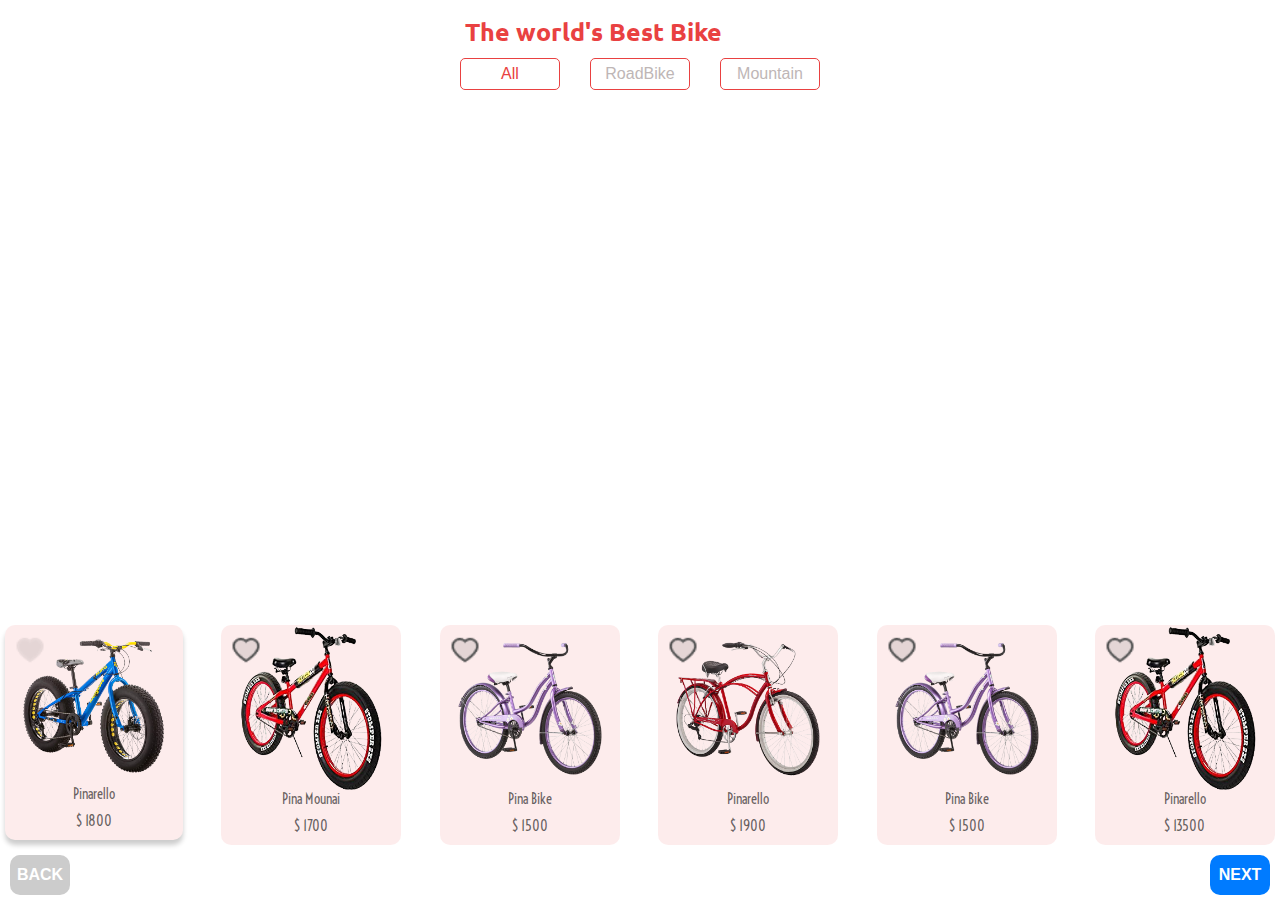
==== index2.html @ a73f430c "index" ====
<!DOCTYPE html>
<html lang="en">
<head>
    <meta charset="UTF-8">
    <meta name="viewport" content="width=device-width, initial-scale=1.0">
    <title>Trang 2</title>
    <link rel="stylesheet" href="style2.css">
    <link rel="stylesheet" href="https://cdnjs.cloudflare.com/ajax/libs/font-awesome/6.0.0-beta3/css/all.min.css">
    <link rel="stylesheet" href="https://fonts.googleapis.com/css2?family=Ubuntu:wght@400;700&display=swap">
    <link rel="stylesheet" href="https://fonts.googleapis.com/css2?family=Voltaire&display=swap">
</head>
<body>
    <div class="selection">
        <div class="container">
            <a href="../index3.html" class="change-button">NEXT</a>
            <a href="../index.html" class="back-button">BACK</a>
            <div class="item">
                <h2 class="title">
                    The world's Best Bike
                </h2>
                <div class="button-container">
                    <div class="square-button">
                        <span class="all-button">All</span>
                    </div>
                    <div class="square-button">
                        <span>RoadBike</span>
                    </div>
                    <div class="square-button">
                        <span>Mountain</span>
                    </div>
                </div>
                <div class="price-container">
                    <div class="image-container">
                        <div class="heart-container">
                            <img src="ant-design_heart-twotone.png" class="heart-image" alt="Heart">
                        </div>
                        <img src="bluecycle.png" alt="Bluecycle">
                        <p>Pinarello</p>
                        <p>$ 1800</p>
                    </div>
                    <div class="image-container">
                        <div class="heart-container">
                            <img src="heart.png" class="heart-image" alt="Heart">
                        </div>
                        <img src="redcycle.png" alt="Redcycle">
                        <p>Pina Mounai</p>
                        <p>$ 1700</p>
                    </div>
                    <div class="image-container">
                        <div class="heart-container">
                            <img src="heart.png" class="heart-image" alt="Heart">
                        </div>
                        <img src="purplecycle.png" alt="Purplecycle">
                        <p>Pina Bike</p>
                        <p>$ 1500</p>
                    </div>
                    <div class="image-container">
                        <div class="heart-container">
                            <img src="heart.png" class="heart-image" alt="Heart">
                        </div>
                        <img src="redblackcycle.png" alt="Redblackcycle">
                        <p>Pinarello</p>
                        <p>$ 1900</p>
                    </div>
                    <div class="image-container">
                        <div class="heart-container">
                            <img src="heart.png" class="heart-image" alt="Heart">
                        </div>
                        <img src="purplecycle.png" alt="Purplecycle">
                        <p>Pina Bike</p>
                        <p>$ 1500</p>
                    </div>
                    <div class="image-container">
                        <div class="heart-container">
                            <img src="heart.png" class="heart-image" alt="Heart">
                        </div>
                        <img src="redcycle.png" alt="Redcycle">
                        <p>Pinarello</p>
                        <p>$ 13500</p>
                    </div>
                </div>
            </div>
        </div>
    </div>
</body>
</html>
---- style2.css ----
* {
    box-sizing: border-box;
    margin: 0;
    padding: 0;
}

html, body {
    height: 100%;
    margin: 0;
    display: flex;
    justify-content: center;
    align-items: center;
}

.container {
    background-color: white;
    font-family: "Be Vietnam Pro", sans-serif;
    text-align: center;
    width: 100vw;
    min-height: 100vh;
    display: flex;
    flex-direction: column;
    justify-content: flex-start;
    align-items: center;
    position: relative;
}

.item {
    justify-content: center;
    align-items: center;
    display: flex;
    flex-direction: column;
    padding-top: 10px;
}

.title {
    font-family: 'Ubuntu', sans-serif;
    font-size: 25px;
    font-weight: 700;
    color: #E94141;
    margin-top: 5px;
    margin-bottom: 10px;
    padding-left: 5px;
    text-align: left;
    width: 100%;
}

.button-container {
    display: flex;
    flex-wrap: wrap;
    gap: 30px;
    text-align: center;
    margin-bottom: 5px;
}

.square-button {
    border-radius: 5px;
    width: 100px;
    height: 32px;
    color: #BEB6B6;
    border: 1px solid #E94141;
    background-color: white;
    display: flex;
    justify-content: center;
    align-items: center;
    text-align: center;
    box-sizing: border-box;
    margin-bottom: 10px;
}

.all-button {
    color: #E94141;
}

.price-container {
    display: flex;
    flex-wrap: wrap;
    justify-content: center;
    gap: 5px; 
    width: 100%;
    position: absolute;
    bottom: 40px;
    width: 100%;
    margin-bottom: 5px;
    justify-content: space-between;
    padding-left: 5px;
    padding-right: 5px;
}

.image-container {
    border-radius: 10px;
    width: 180px;
    height: 220px;
    background-color: rgba(233, 65, 65, 0.1);
    box-sizing: border-box;
    display: flex;
    flex-direction: column;
    justify-content: center;
    align-items: center;
    text-align: center;
    position: relative;
    margin-bottom: 10px;

}

.price-container .image-container:nth-last-child(-n+2) {
    margin-bottom: 10px;
}

.image-container:first-of-type {
    border-radius: 10px;
    width: 178px;
    height: 215px;
    background-color: rgba(233, 65, 65, 0.1);
    box-sizing: border-box;
    display: flex;
    flex-direction: column;
    justify-content: center;
    align-items: center;
    text-align: center;
    position: relative;
    box-shadow: 0 5px 5px rgba(0, 0, 0, 0.2); 
}

.image-container:not(:first-of-type) {
    box-shadow: none;
}

.image-container img {
    width: 80%;
    height: 80%;
    object-fit: contain;
    margin: 0 auto;
    display: block;
}

.image-container p {
    font-size: 14px;
    color: rgba(0, 0, 0, 0.6);
    font-family: 'Voltaire', sans-serif;
    margin: 0;
    line-height: 1.2;
    text-align: center;
    margin-bottom: 10px;
}

.heart-container {
    position: absolute;
    top: 5px;
    left: 5px;
    width: 40px;
    height: 40px;
    background-color: transparent;
    display: flex;
    justify-content: center;
    align-items: center;
    z-index: 1;
}

.heart-image {
    width: 20px;
    height: 20px;
    object-fit: contain;
    background-color: transparent;
}
.change-button, .back-button {
    width: 60px;
    height: 40px;
    padding: 10px 10px;
    background-color: #007bff;
    color: white;
    text-decoration: none;
    border-radius: 10px;
    font-weight: bold;
    display: inline-flex;
    align-items: center;
    justify-content: center;
    position: absolute; 
    z-index: 10;
}


.change-button {
    bottom: 5px;
    right: 10px;
}


.back-button {
    bottom: 5px;
    left: 10px;
    background-color: #ccc;
}
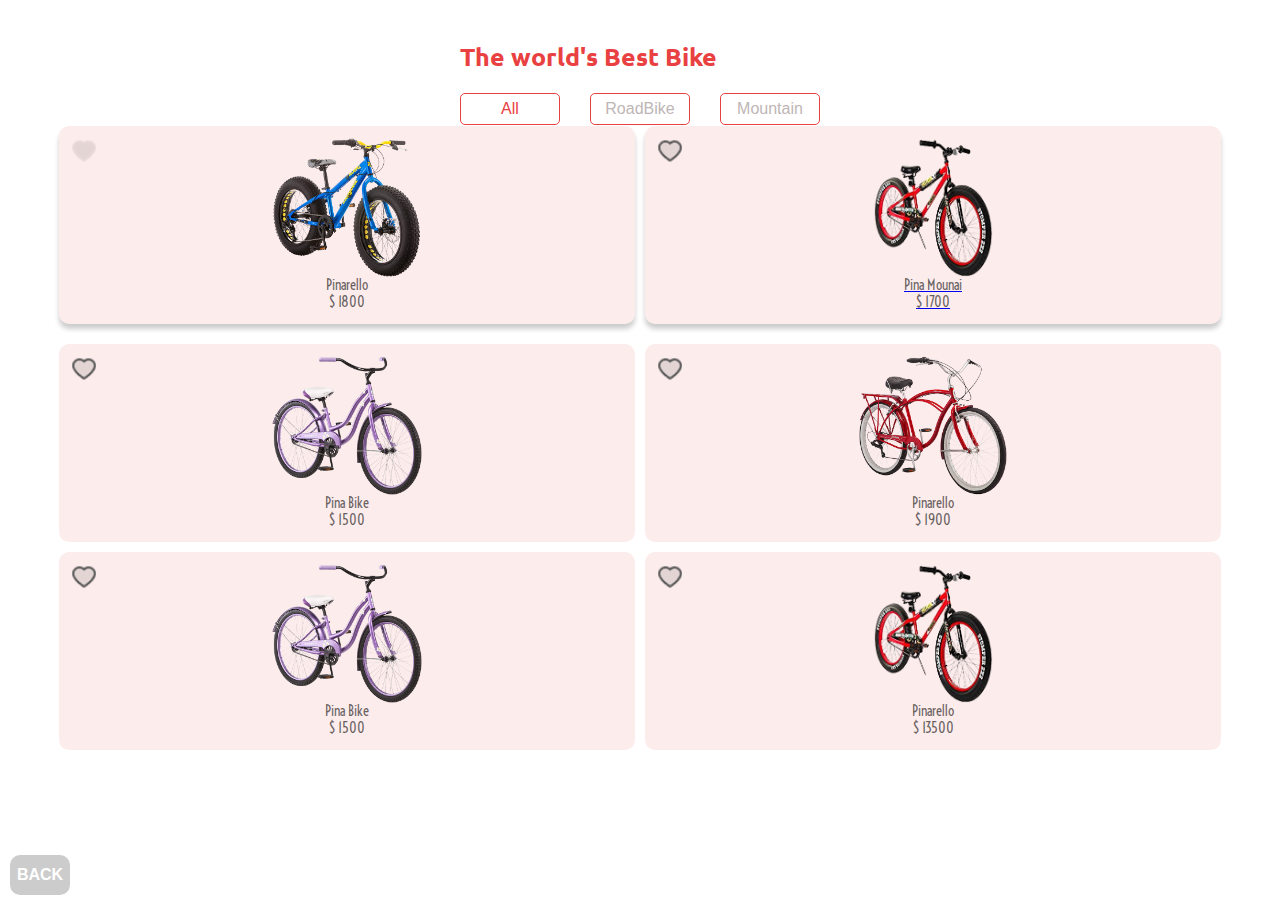
==== commit 666b4adc: "index" ====
--- a/index2.html
+++ b/index2.html
@@ -12,7 +12,7 @@
 <body>
     <div class="selection">
         <div class="container">
-            <a href="../index3.html" class="change-button">NEXT</a>
+            
             <a href="../index.html" class="back-button">BACK</a>
             <div class="item">
                 <h2 class="title">
@@ -32,20 +32,22 @@
                 <div class="price-container">
                     <div class="image-container">
                         <div class="heart-container">
-                            <img src="ant-design_heart-twotone.png" class="heart-image" alt="Heart">
+                            <img src="ant-design_heart-twotone.png" class="heart-image" alt="Heart" >
                         </div>
                         <img src="bluecycle.png" alt="Bluecycle">
                         <p>Pinarello</p>
                         <p>$ 1800</p>
                     </div>
-                    <div class="image-container">
-                        <div class="heart-container">
-                            <img src="heart.png" class="heart-image" alt="Heart">
+                    <a href="index3.html" class="image-link">
+                        <div class="image-container">
+                            <div class="heart-container">
+                                <img src="heart.png" class="heart-image" alt="Heart">
+                            </div>
+                            <img src="redcycle.png" alt="Redcycle">
+                            <p>Pina Mounai</p>
+                            <p>$ 1700</p>
                         </div>
-                        <img src="redcycle.png" alt="Redcycle">
-                        <p>Pina Mounai</p>
-                        <p>$ 1700</p>
-                    </div>
+                    </a>
                     <div class="image-container">
                         <div class="heart-container">
                             <img src="heart.png" class="heart-image" alt="Heart">
--- a/style2.css
+++ b/style2.css
@@ -38,9 +38,9 @@
     font-size: 25px;
     font-weight: 700;
     color: #E94141;
-    margin-top: 5px;
-    margin-bottom: 10px;
-    padding-left: 5px;
+    margin-top: 30px;
+    margin-bottom: 20px;
+    padding-left: 0;
     text-align: left;
     width: 100%;
 }
@@ -50,7 +50,7 @@
     flex-wrap: wrap;
     gap: 30px;
     text-align: center;
-    margin-bottom: 5px;
+    margin-bottom: 20px;
 }
 
 .square-button {
@@ -65,7 +65,8 @@
     align-items: center;
     text-align: center;
     box-sizing: border-box;
-    margin-bottom: 10px;
+    margin-bottom: 100px;
+    margin-top: -10pxpx;
 }
 
 .all-button {
@@ -76,21 +77,17 @@
     display: flex;
     flex-wrap: wrap;
     justify-content: center;
-    gap: 5px; 
+    gap: 10px; 
     width: 100%;
     position: absolute;
-    bottom: 40px;
-    width: 100%;
-    margin-bottom: 5px;
-    justify-content: space-between;
-    padding-left: 5px;
-    padding-right: 5px;
+    margin-top: 490px;
+    margin-bottom: -140px;
 }
 
 .image-container {
     border-radius: 10px;
-    width: 180px;
-    height: 220px;
+    width: 45vw;
+    height: 22vh;
     background-color: rgba(233, 65, 65, 0.1);
     box-sizing: border-box;
     display: flex;
@@ -99,7 +96,6 @@
     align-items: center;
     text-align: center;
     position: relative;
-    margin-bottom: 10px;
 
 }
 
@@ -109,8 +105,8 @@
 
 .image-container:first-of-type {
     border-radius: 10px;
-    width: 178px;
-    height: 215px;
+    width: 45vw;
+    height: 22vh;
     background-color: rgba(233, 65, 65, 0.1);
     box-sizing: border-box;
     display: flex;
@@ -127,8 +123,8 @@
 }
 
 .image-container img {
-    width: 80%;
-    height: 80%;
+    width: 70%;
+    height: 70%;
     object-fit: contain;
     margin: 0 auto;
     display: block;
@@ -141,7 +137,6 @@
     margin: 0;
     line-height: 1.2;
     text-align: center;
-    margin-bottom: 10px;
 }
 
 .heart-container {
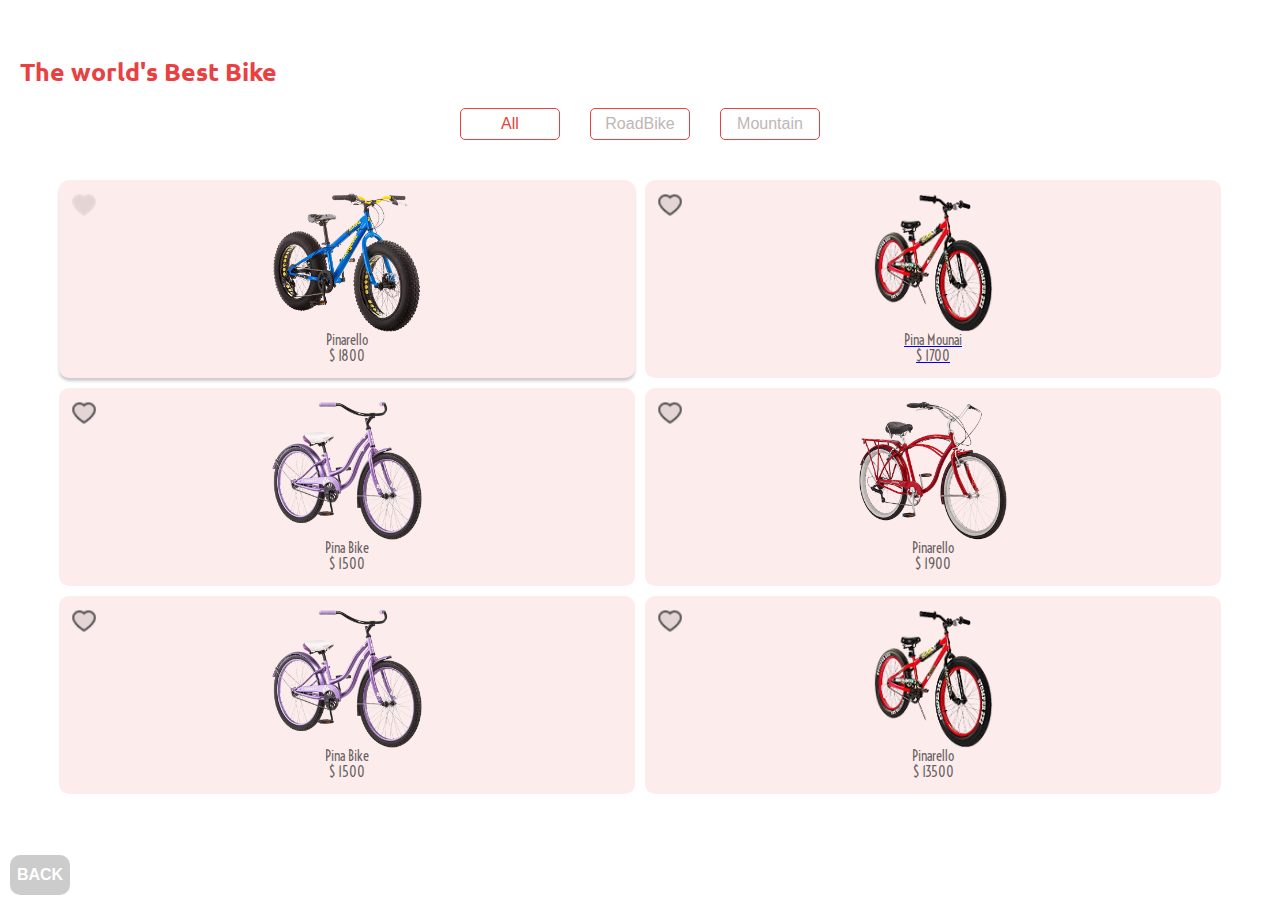
==== commit add14024: "index" ====
--- a/index2.html
+++ b/index2.html
@@ -30,7 +30,7 @@
                     </div>
                 </div>
                 <div class="price-container">
-                    <div class="image-container">
+                    <div class="image-container first-container">
                         <div class="heart-container">
                             <img src="ant-design_heart-twotone.png" class="heart-image" alt="Heart" >
                         </div>
--- a/style2.css
+++ b/style2.css
@@ -38,9 +38,9 @@
     font-size: 25px;
     font-weight: 700;
     color: #E94141;
-    margin-top: 30px;
+    margin-top: 45px;
     margin-bottom: 20px;
-    padding-left: 0;
+    padding-left: 20px;
     text-align: left;
     width: 100%;
 }
@@ -65,8 +65,6 @@
     align-items: center;
     text-align: center;
     box-sizing: border-box;
-    margin-bottom: 100px;
-    margin-top: -10pxpx;
 }
 
 .all-button {
@@ -79,9 +77,9 @@
     justify-content: center;
     gap: 10px; 
     width: 100%;
-    position: absolute;
-    margin-top: 490px;
-    margin-bottom: -140px;
+    position: relative;
+    margin-top: 20px;  
+    margin-bottom: 45px;
 }
 
 .image-container {
@@ -99,27 +97,8 @@
 
 }
 
-.price-container .image-container:nth-last-child(-n+2) {
-    margin-bottom: 10px;
-}
-
-.image-container:first-of-type {
-    border-radius: 10px;
-    width: 45vw;
-    height: 22vh;
-    background-color: rgba(233, 65, 65, 0.1);
-    box-sizing: border-box;
-    display: flex;
-    flex-direction: column;
-    justify-content: center;
-    align-items: center;
-    text-align: center;
-    position: relative;
-    box-shadow: 0 5px 5px rgba(0, 0, 0, 0.2); 
-}
-
-.image-container:not(:first-of-type) {
-    box-shadow: none;
+.first-container {
+    box-shadow: 0 3px 3px rgba(0, 0, 0, 0.2);
 }
 
 .image-container img {
@@ -162,7 +141,6 @@
     width: 60px;
     height: 40px;
     padding: 10px 10px;
-    background-color: #007bff;
     color: white;
     text-decoration: none;
     border-radius: 10px;
@@ -174,13 +152,6 @@
     z-index: 10;
 }
 
-
-.change-button {
-    bottom: 5px;
-    right: 10px;
-}
-
-
 .back-button {
     bottom: 5px;
     left: 10px;
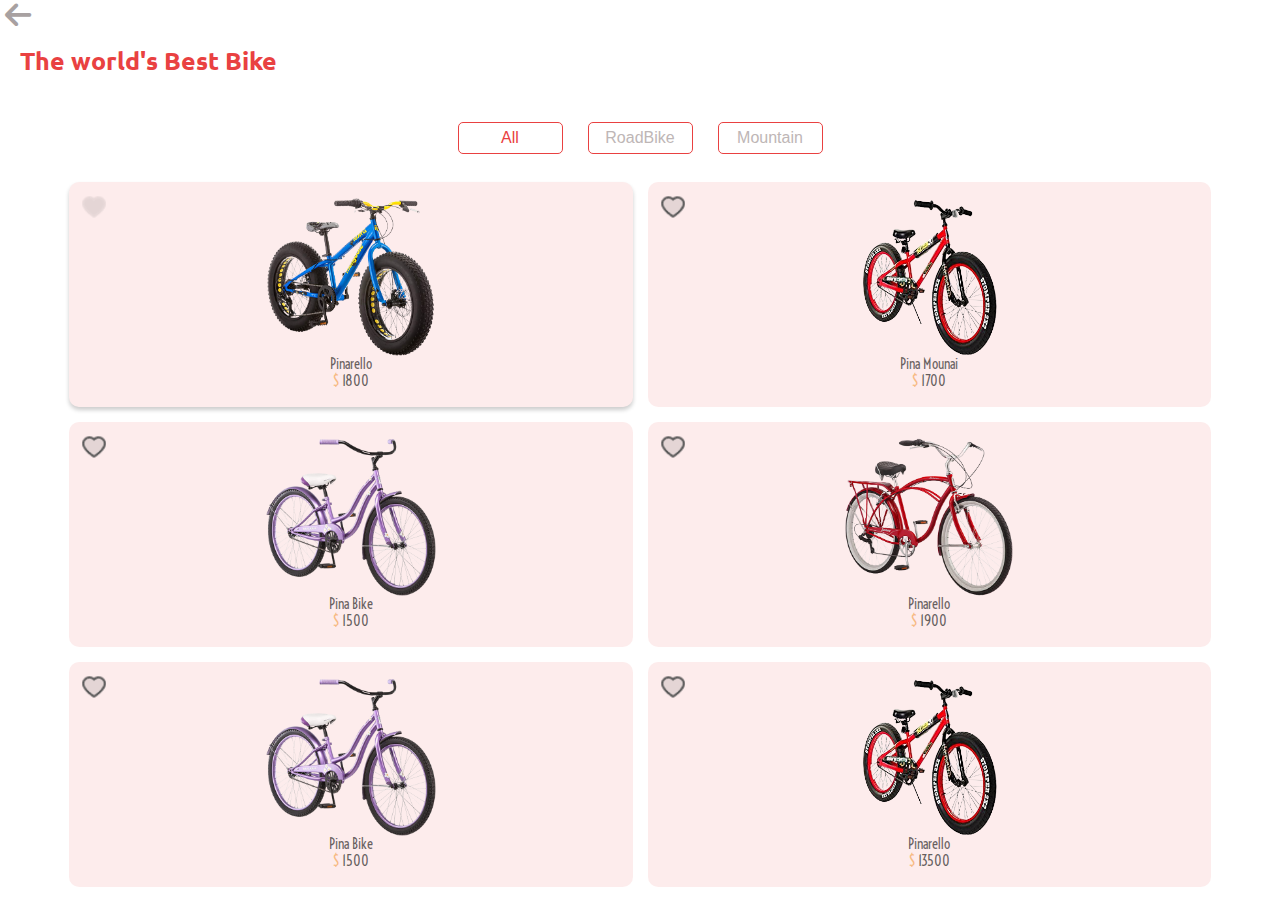
==== commit 809fdba5: "index" ====
--- a/index2.html
+++ b/index2.html
@@ -12,8 +12,9 @@
 <body>
     <div class="selection">
         <div class="container">
-            
-            <a href="../index.html" class="back-button">BACK</a>
+            <a href="../index.html" class="back-button">
+                <i class="fas fa-arrow-left"></i> 
+            </a>
             <div class="item">
                 <h2 class="title">
                     The world's Best Bike
@@ -30,14 +31,16 @@
                     </div>
                 </div>
                 <div class="price-container">
-                    <div class="image-container first-container">
-                        <div class="heart-container">
-                            <img src="ant-design_heart-twotone.png" class="heart-image" alt="Heart" >
+                    <a href="index3.html" class="image-link">
+                        <div class="image-container first-container">   
+                            <div class="heart-container">
+                                <img src="ant-design_heart-twotone.png" class="heart-image" alt="Heart" >
+                            </div>
+                            <img src="bluecycle.png" alt="Bluecycle">
+                            <p>Pinarello</p>
+                            <p><span class="currency">$</span> 1800</p> 
                         </div>
-                        <img src="bluecycle.png" alt="Bluecycle">
-                        <p>Pinarello</p>
-                        <p>$ 1800</p>
-                    </div>
+                    </a>
                     <a href="index3.html" class="image-link">
                         <div class="image-container">
                             <div class="heart-container">
@@ -45,41 +48,49 @@
                             </div>
                             <img src="redcycle.png" alt="Redcycle">
                             <p>Pina Mounai</p>
-                            <p>$ 1700</p>
+                            <p><span class="currency">$</span> 1700</p>
                         </div>
                     </a>
-                    <div class="image-container">
-                        <div class="heart-container">
-                            <img src="heart.png" class="heart-image" alt="Heart">
+                    <a href="index3.html" class="image-link">
+                        <div class="image-container">
+                            <div class="heart-container">
+                                <img src="heart.png" class="heart-image" alt="Heart">
+                            </div>
+                            <img src="purplecycle.png" alt="Purplecycle">
+                            <p>Pina Bike</p>
+                            <p><span class="currency">$</span> 1500</p> 
                         </div>
-                        <img src="purplecycle.png" alt="Purplecycle">
-                        <p>Pina Bike</p>
-                        <p>$ 1500</p>
-                    </div>
-                    <div class="image-container">
-                        <div class="heart-container">
-                            <img src="heart.png" class="heart-image" alt="Heart">
+                    </a>
+                    <a href="index3.html" class="image-link">
+                        <div class="image-container">
+                            <div class="heart-container">
+                                <img src="heart.png" class="heart-image" alt="Heart">
+                            </div>
+                            <img src="redblackcycle.png" alt="Redblackcycle">
+                            <p>Pinarello</p>
+                            <p><span class="currency">$</span> 1900</p> 
                         </div>
-                        <img src="redblackcycle.png" alt="Redblackcycle">
-                        <p>Pinarello</p>
-                        <p>$ 1900</p>
-                    </div>
-                    <div class="image-container">
-                        <div class="heart-container">
-                            <img src="heart.png" class="heart-image" alt="Heart">
+                    </a>
+                    <a href="index3.html" class="image-link">
+                        <div class="image-container">
+                            <div class="heart-container">
+                                <img src="heart.png" class="heart-image" alt="Heart">
+                            </div>
+                            <img src="purplecycle.png" alt="Purplecycle">
+                            <p>Pina Bike</p>
+                            <p><span class="currency">$</span> 1500</p> 
                         </div>
-                        <img src="purplecycle.png" alt="Purplecycle">
-                        <p>Pina Bike</p>
-                        <p>$ 1500</p>
-                    </div>
-                    <div class="image-container">
-                        <div class="heart-container">
-                            <img src="heart.png" class="heart-image" alt="Heart">
+                    </a>
+                    <a href="index3.html" class="image-link">
+                        <div class="image-container">
+                            <div class="heart-container">
+                                <img src="heart.png" class="heart-image" alt="Heart">
+                            </div>
+                            <img src="redcycle.png" alt="Redcycle">
+                            <p>Pinarello</p>
+                            <p><span class="currency">$</span> 13500</p>
                         </div>
-                        <img src="redcycle.png" alt="Redcycle">
-                        <p>Pinarello</p>
-                        <p>$ 13500</p>
-                    </div>
+                    </a>
                 </div>
             </div>
         </div>
--- a/style2.css
+++ b/style2.css
@@ -5,11 +5,9 @@
 }
 
 html, body {
-    height: 100%;
+    height: 100%; 
     margin: 0;
-    display: flex;
-    justify-content: center;
-    align-items: center;
+    overflow: hidden; 
 }
 
 .container {
@@ -17,12 +15,13 @@
     font-family: "Be Vietnam Pro", sans-serif;
     text-align: center;
     width: 100vw;
-    min-height: 100vh;
+    height: 100vh;
     display: flex;
     flex-direction: column;
     justify-content: flex-start;
     align-items: center;
     position: relative;
+    overflow: visible; 
 }
 
 .item {
@@ -30,7 +29,7 @@
     align-items: center;
     display: flex;
     flex-direction: column;
-    padding-top: 10px;
+    flex-grow: 1; 
 }
 
 .title {
@@ -38,8 +37,8 @@
     font-size: 25px;
     font-weight: 700;
     color: #E94141;
-    margin-top: 45px;
-    margin-bottom: 20px;
+    margin-top: 30px;
+    margin-bottom: 45px;
     padding-left: 20px;
     text-align: left;
     width: 100%;
@@ -48,14 +47,16 @@
 .button-container {
     display: flex;
     flex-wrap: wrap;
-    gap: 30px;
+    gap: 25px;
     text-align: center;
-    margin-bottom: 20px;
+    margin-bottom: 28px;
+    justify-content: space-between; 
 }
 
 .square-button {
     border-radius: 5px;
-    width: 100px;
+    left: -10px;
+    width: 105px;
     height: 32px;
     color: #BEB6B6;
     border: 1px solid #E94141;
@@ -75,17 +76,15 @@
     display: flex;
     flex-wrap: wrap;
     justify-content: center;
-    gap: 10px; 
+    gap: 15px; 
     width: 100%;
-    position: relative;
-    margin-top: 20px;  
-    margin-bottom: 45px;
+    position: relative; 
 }
 
 .image-container {
     border-radius: 10px;
-    width: 45vw;
-    height: 22vh;
+    width: 44vw;
+    height: 25vh;
     background-color: rgba(233, 65, 65, 0.1);
     box-sizing: border-box;
     display: flex;
@@ -94,11 +93,10 @@
     align-items: center;
     text-align: center;
     position: relative;
-
 }
 
 .first-container {
-    box-shadow: 0 3px 3px rgba(0, 0, 0, 0.2);
+    box-shadow: 0 3px 4px rgba(0, 0, 0, 0.2);
 }
 
 .image-container img {
@@ -109,6 +107,15 @@
     display: block;
 }
 
+.image-link {
+    text-decoration: none;
+    color: inherit; 
+}
+
+.image-link:hover {
+    text-decoration: none; 
+}
+
 .image-container p {
     font-size: 14px;
     color: rgba(0, 0, 0, 0.6);
@@ -117,6 +124,10 @@
     line-height: 1.2;
     text-align: center;
 }
+.currency {
+    color: #F7BA83;
+}
+
 
 .heart-container {
     position: absolute;
@@ -137,23 +148,19 @@
     object-fit: contain;
     background-color: transparent;
 }
-.change-button, .back-button {
-    width: 60px;
-    height: 40px;
-    padding: 10px 10px;
-    color: white;
-    text-decoration: none;
-    border-radius: 10px;
-    font-weight: bold;
-    display: inline-flex;
-    align-items: center;
-    justify-content: center;
-    position: absolute; 
-    z-index: 10;
-}
 
 .back-button {
-    bottom: 5px;
-    left: 10px;
-    background-color: #ccc;
-}+    width: 20px;
+    height: 20px;
+    color: #a8a1a1; 
+    text-decoration: none;
+    font-size: 30px;
+    display: flex;
+    align-items: center;
+    position: absolute; 
+    left: 5px; 
+    top: 5px;
+    background-color: transparent; 
+    border: none; 
+    box-shadow: none;
+}
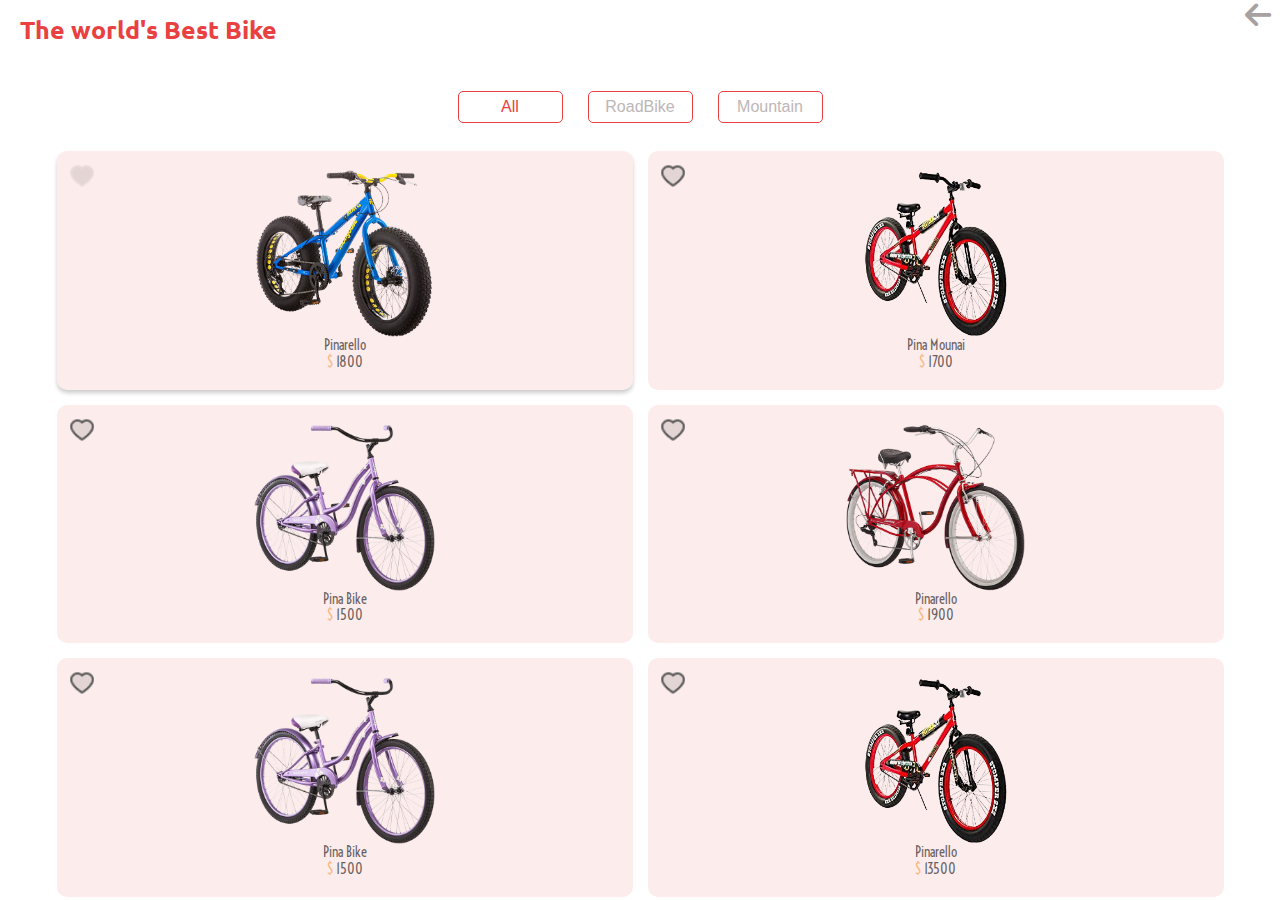
==== commit 9827b01c: "index" ====
--- a/index2.html
+++ b/index2.html
@@ -92,6 +92,7 @@
                         </div>
                     </a>
                 </div>
+                
             </div>
         </div>
     </div>
--- a/style2.css
+++ b/style2.css
@@ -37,7 +37,7 @@
     font-size: 25px;
     font-weight: 700;
     color: #E94141;
-    margin-top: 30px;
+    margin-top: 10px;
     margin-bottom: 45px;
     padding-left: 20px;
     text-align: left;
@@ -71,7 +71,6 @@
 .all-button {
     color: #E94141;
 }
-
 .price-container {
     display: flex;
     flex-wrap: wrap;
@@ -83,8 +82,8 @@
 
 .image-container {
     border-radius: 10px;
-    width: 44vw;
-    height: 25vh;
+    width: 45vw;
+    height: 26.5vh;
     background-color: rgba(233, 65, 65, 0.1);
     box-sizing: border-box;
     display: flex;
@@ -158,7 +157,7 @@
     display: flex;
     align-items: center;
     position: absolute; 
-    left: 5px; 
+    right: 15px; 
     top: 5px;
     background-color: transparent; 
     border: none; 
